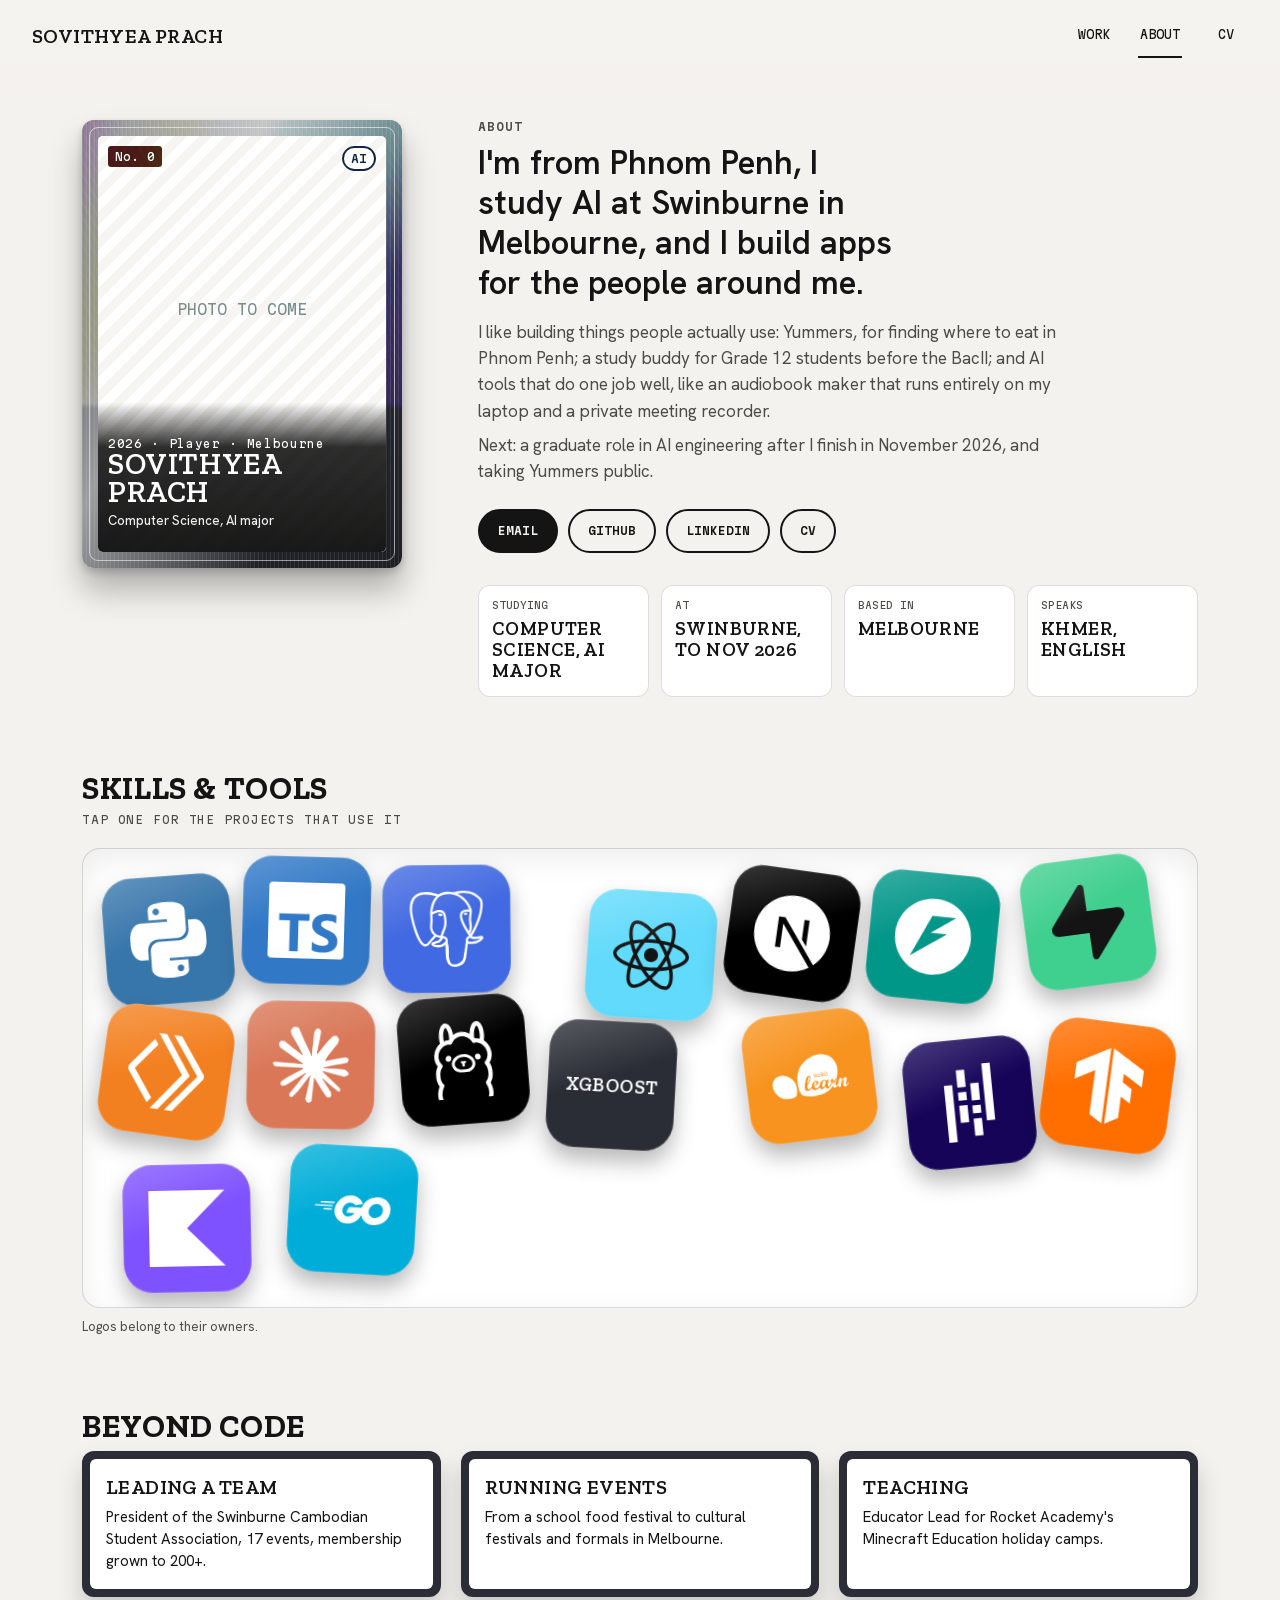
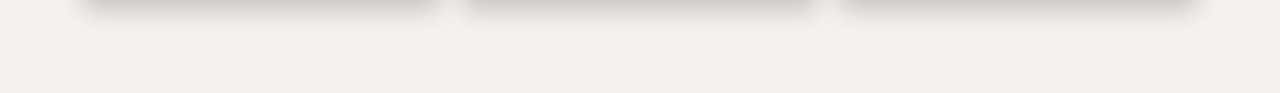
==== about/index.html @ d3b37a3d "feat(pages): About page with drifting skill icons Vith asked for the skills on the site now ("add th" ====
<!doctype html>
<html lang="en">
<head>
  <meta charset="utf-8">
  <meta name="viewport" content="width=device-width, initial-scale=1">
  <meta name="color-scheme" content="light dark">
  <title>Sovithyea Prach · About</title>
  <meta name="description" content="I'm from Phnom Penh, I study AI at Swinburne in Melbourne, and I build apps for the people around me.">
  <link rel="preload" href="../assets/fonts/zilla-slab-700.woff2" as="font" type="font/woff2" crossorigin>
  <link rel="stylesheet" href="../css/site.css">
  <script type="module" src="../js/about.js"></script>
</head>
<body class="page">
  <header class="top">
    <span class="slab site-name">Sovithyea Prach</span>
    <nav aria-label="Site"><a class="mono" href="../">WORK</a><a class="mono" href="./" aria-current="page">ABOUT</a><a class="mono" href="../assets/cv.pdf" target="_blank" rel="noopener">CV</a></nav>
  </header>
  <main>
    <section class="about-hero">
      <div class="player-wrap">
        <div class="card ultra player" role="img" aria-label="Vith's player card, photo to come">
          <span class="card-in">
            <span class="no mono">No. 0</span><span class="type mono">AI</span>
            <span class="empty"><span class="mono">Photo to come</span></span>
            <span class="name slab"><span class="set mono">2026 · Player · Melbourne</span>Sovithyea Prach<span class="stat">Computer Science, AI major</span></span>
          </span>
        </div>
      </div>
      <div>
        <h1 class="mono kicker">About</h1>
        <p class="lead">I'm from Phnom Penh, I study AI at Swinburne in Melbourne, and I build apps for the people around me.</p>
        <p class="more">I like building things people actually use: Yummers, for finding where to eat in Phnom Penh; a study buddy for Grade 12 students before the BacII; and AI tools that do one job well, like an audiobook maker that runs entirely on my laptop and a private meeting recorder.</p>
        <p class="more">Next: a graduate role in AI engineering after I finish in November 2026, and taking Yummers public.</p>
        <div class="btns">
          <a class="btn fill" href="mailto:prachsovithyea11@gmail.com">Email</a>
          <a class="btn" href="https://github.com/sovithyea">GitHub</a>
          <a class="btn" href="https://www.linkedin.com/in/sovithyeaprach">LinkedIn</a>
          <a class="btn" href="../assets/cv.pdf" target="_blank" rel="noopener">CV</a>
        </div>
        <dl class="stats">
          <div><dt class="mono">Studying</dt><dd class="slab">Computer Science, AI major</dd></div>
          <div><dt class="mono">At</dt><dd class="slab">Swinburne, to Nov 2026</dd></div>
          <div><dt class="mono">Based in</dt><dd class="slab">Melbourne</dd></div>
          <div><dt class="mono">Speaks</dt><dd class="slab">Khmer, English</dd></div>
        </dl>
      </div>
    </section>

    <h2 class="slab">Skills &amp; tools</h2>
    <p class="mono kicker">Tap one for the projects that use it</p>
    <ul class="apps" id="apps" aria-label="Skills and tools">
      <li>
        <button class="app" type="button" style="--lc: var(--b-python)" aria-expanded="false" aria-controls="app-0" aria-label="Python: Athena, Karina, Hermes, Gmail Sorter"><span class="logo" style="--lg: url(../assets/logos/python.svg)"></span></button>
        <div class="app-info" id="app-0" hidden><span class="slab">Python</span><ul><li><a href="../" style="--c: var(--p-athena)">Athena</a></li><li><a href="../" style="--c: var(--p-karina)">Karina</a></li><li><a href="../" style="--c: var(--p-hermes)">Hermes</a></li><li><a href="../" style="--c: var(--p-tools)">Gmail Sorter</a></li></ul></div>
      </li>
      <li>
        <button class="app" type="button" style="--lc: var(--b-typescript)" aria-expanded="false" aria-controls="app-1" aria-label="TypeScript: Yummers, Rocket, Lavender, Prompt Polish"><span class="logo" style="--lg: url(../assets/logos/typescript.svg)"></span></button>
        <div class="app-info" id="app-1" hidden><span class="slab">TypeScript</span><ul><li><a href="../" style="--c: var(--p-yummers)">Yummers</a></li><li><a href="../" style="--c: var(--p-rocket)">Rocket</a></li><li><a href="../" style="--c: var(--p-lavender)">Lavender</a></li><li><a href="../" style="--c: var(--p-tools)">Prompt Polish</a></li></ul></div>
      </li>
      <li>
        <button class="app" type="button" style="--lc: var(--b-postgresql)" aria-expanded="false" aria-controls="app-2" aria-label="SQL / PostgreSQL: Yummers"><span class="logo" style="--lg: url(../assets/logos/postgresql.svg)"></span></button>
        <div class="app-info" id="app-2" hidden><span class="slab">SQL / PostgreSQL</span><ul><li><a href="../" style="--c: var(--p-yummers)">Yummers</a></li></ul></div>
      </li>
      <li>
        <button class="app" type="button" style="--lc: var(--b-react); --fg: var(--on-light-brand)" aria-expanded="false" aria-controls="app-3" aria-label="React Native: Yummers"><span class="logo" style="--lg: url(../assets/logos/react.svg)"></span></button>
        <div class="app-info" id="app-3" hidden><span class="slab">React Native</span><ul><li><a href="../" style="--c: var(--p-yummers)">Yummers</a></li></ul></div>
      </li>
      <li>
        <button class="app" type="button" style="--lc: var(--b-next)" aria-expanded="false" aria-controls="app-4" aria-label="Next.js: SongRaccoon, FoodRaccoon"><span class="logo" style="--lg: url(../assets/logos/nextdotjs.svg)"></span></button>
        <div class="app-info" id="app-4" hidden><span class="slab">Next.js</span><ul><li><a href="../" style="--c: var(--p-songraccoon)">SongRaccoon</a></li><li><a href="../" style="--c: var(--p-foodraccoon)">FoodRaccoon</a></li></ul></div>
      </li>
      <li>
        <button class="app" type="button" style="--lc: var(--b-fastapi)" aria-expanded="false" aria-controls="app-5" aria-label="FastAPI: Athena, Karina, Hermes"><span class="logo" style="--lg: url(../assets/logos/fastapi.svg)"></span></button>
        <div class="app-info" id="app-5" hidden><span class="slab">FastAPI</span><ul><li><a href="../" style="--c: var(--p-athena)">Athena</a></li><li><a href="../" style="--c: var(--p-karina)">Karina</a></li><li><a href="../" style="--c: var(--p-hermes)">Hermes</a></li></ul></div>
      </li>
      <li>
        <button class="app" type="button" style="--lc: var(--b-supabase); --fg: var(--on-light-brand)" aria-expanded="false" aria-controls="app-6" aria-label="Supabase: Yummers, SongRaccoon, FoodRaccoon"><span class="logo" style="--lg: url(../assets/logos/supabase.svg)"></span></button>
        <div class="app-info" id="app-6" hidden><span class="slab">Supabase</span><ul><li><a href="../" style="--c: var(--p-yummers)">Yummers</a></li><li><a href="../" style="--c: var(--p-songraccoon)">SongRaccoon</a></li><li><a href="../" style="--c: var(--p-foodraccoon)">FoodRaccoon</a></li></ul></div>
      </li>
      <li>
        <button class="app" type="button" style="--lc: var(--b-cloudflare)" aria-expanded="false" aria-controls="app-7" aria-label="Cloudflare Workers: Rocket, Prompt Polish"><span class="logo" style="--lg: url(../assets/logos/cloudflareworkers.svg)"></span></button>
        <div class="app-info" id="app-7" hidden><span class="slab">Cloudflare Workers</span><ul><li><a href="../" style="--c: var(--p-rocket)">Rocket</a></li><li><a href="../" style="--c: var(--p-tools)">Prompt Polish</a></li></ul></div>
      </li>
      <li>
        <button class="app" type="button" style="--lc: var(--b-claude)" aria-expanded="false" aria-controls="app-8" aria-label="Claude &amp; LLM apps: SongRaccoon, Prompt Polish, Gmail Sorter"><span class="logo" style="--lg: url(../assets/logos/claude.svg)"></span></button>
        <div class="app-info" id="app-8" hidden><span class="slab">Claude &amp; LLM apps</span><ul><li><a href="../" style="--c: var(--p-songraccoon)">SongRaccoon</a></li><li><a href="../" style="--c: var(--p-tools)">Prompt Polish</a></li><li><a href="../" style="--c: var(--p-tools)">Gmail Sorter</a></li></ul></div>
      </li>
      <li>
        <button class="app" type="button" style="--lc: var(--b-ollama)" aria-expanded="false" aria-controls="app-9" aria-label="Local models (Ollama, Whisper): Hermes, Karina"><span class="logo" style="--lg: url(../assets/logos/ollama.svg)"></span></button>
        <div class="app-info" id="app-9" hidden><span class="slab">Local models (Ollama, Whisper)</span><ul><li><a href="../" style="--c: var(--p-hermes)">Hermes</a></li><li><a href="../" style="--c: var(--p-karina)">Karina</a></li></ul></div>
      </li>
      <li>
        <button class="app" type="button" style="--lc: var(--vith)" aria-expanded="false" aria-controls="app-10" aria-label="XGBoost: 2026_worldcup_prediction, wc26_ro32_predictor"><span class="word slab">XGBoost</span></button>
        <div class="app-info" id="app-10" hidden><span class="slab">XGBoost</span><ul><li><a href="https://github.com/sovithyea/2026_worldcup_prediction" style="--c: var(--p-repo)">2026_worldcup_prediction</a></li><li><a href="https://github.com/sovithyea/wc26_ro32_predictor" style="--c: var(--p-repo)">wc26_ro32_predictor</a></li></ul></div>
      </li>
      <li>
        <button class="app" type="button" style="--lc: var(--b-sklearn)" aria-expanded="false" aria-controls="app-11" aria-label="scikit-learn: 2026_worldcup_prediction, wc26_ro32_predictor, 2026_f1_prediction, cos30019_assignment2_b"><span class="logo" style="--lg: url(../assets/logos/scikitlearn.svg)"></span></button>
        <div class="app-info" id="app-11" hidden><span class="slab">scikit-learn</span><ul><li><a href="https://github.com/sovithyea/2026_worldcup_prediction" style="--c: var(--p-repo)">2026_worldcup_prediction</a></li><li><a href="https://github.com/sovithyea/wc26_ro32_predictor" style="--c: var(--p-repo)">wc26_ro32_predictor</a></li><li><a href="https://github.com/sovithyea/2026_f1_prediction" style="--c: var(--p-repo)">2026_f1_prediction</a></li><li><a href="https://github.com/sovithyea/cos30019_assignment2_b" style="--c: var(--p-repo)">cos30019_assignment2_b</a></li></ul></div>
      </li>
      <li>
        <button class="app" type="button" style="--lc: var(--b-pandas)" aria-expanded="false" aria-controls="app-12" aria-label="pandas: 2026_worldcup_prediction, wc26_ro32_predictor, 2026_f1_prediction, cos30019_assignment2_b"><span class="logo" style="--lg: url(../assets/logos/pandas.svg)"></span></button>
        <div class="app-info" id="app-12" hidden><span class="slab">pandas</span><ul><li><a href="https://github.com/sovithyea/2026_worldcup_prediction" style="--c: var(--p-repo)">2026_worldcup_prediction</a></li><li><a href="https://github.com/sovithyea/wc26_ro32_predictor" style="--c: var(--p-repo)">wc26_ro32_predictor</a></li><li><a href="https://github.com/sovithyea/2026_f1_prediction" style="--c: var(--p-repo)">2026_f1_prediction</a></li><li><a href="https://github.com/sovithyea/cos30019_assignment2_b" style="--c: var(--p-repo)">cos30019_assignment2_b</a></li></ul></div>
      </li>
      <li>
        <button class="app" type="button" style="--lc: var(--b-tensorflow)" aria-expanded="false" aria-controls="app-13" aria-label="TensorFlow: cos30019_assignment2_b"><span class="logo" style="--lg: url(../assets/logos/tensorflow.svg)"></span></button>
        <div class="app-info" id="app-13" hidden><span class="slab">TensorFlow</span><ul><li><a href="https://github.com/sovithyea/cos30019_assignment2_b" style="--c: var(--p-repo)">cos30019_assignment2_b</a></li></ul></div>
      </li>
      <li>
        <button class="app" type="button" style="--lc: var(--b-kotlin)" aria-expanded="false" aria-controls="app-14" aria-label="Kotlin: crud_note_app, rent_a_car_app"><span class="logo" style="--lg: url(../assets/logos/kotlin.svg)"></span></button>
        <div class="app-info" id="app-14" hidden><span class="slab">Kotlin</span><ul><li><a href="https://github.com/sovithyea/crud_note_app" style="--c: var(--p-repo)">crud_note_app</a></li><li><a href="https://github.com/sovithyea/rent_a_car_app" style="--c: var(--p-repo)">rent_a_car_app</a></li></ul></div>
      </li>
      <li>
        <button class="app" type="button" style="--lc: var(--b-go)" aria-expanded="false" aria-controls="app-15" aria-label="Go: rougelike_project"><span class="logo" style="--lg: url(../assets/logos/go.svg)"></span></button>
        <div class="app-info" id="app-15" hidden><span class="slab">Go</span><ul><li><a href="https://github.com/sovithyea/rougelike_project" style="--c: var(--p-repo)">rougelike_project</a></li></ul></div>
      </li>
    </ul>
    <p class="skills-note">Logos belong to their owners.</p>

    <h2 class="slab">Beyond code</h2>
    <ul class="beyond">
      <li><div><span class="slab">Leading a team</span><p>President of the Swinburne Cambodian Student Association, 17 events, membership grown to 200+.</p></div></li>
      <li><div><span class="slab">Running events</span><p>From a school food festival to cultural festivals and formals in Melbourne.</p></div></li>
      <li><div><span class="slab">Teaching</span><p>Educator Lead for Rocket Academy's Minecraft Education holiday camps.</p></div></li>
    </ul>
  </main>
</body>
</html>
---- css/site.css ----
/* Fonts: self-hosted, Latin subset (assets/CREDITS.md) */
@font-face { font-family: 'Hanken Grotesk'; font-weight: 400 600; font-display: swap; src: url('../assets/fonts/hanken-grotesk.woff2') format('woff2'); unicode-range: U+0000-00FF, U+0131, U+0152-0153, U+02BB-02BC, U+02C6, U+02DA, U+02DC, U+0304, U+0308, U+0329, U+2000-206F, U+20AC, U+2122, U+2191, U+2193, U+2212, U+2215, U+FEFF, U+FFFD; }
@font-face { font-family: 'Martian Mono'; font-weight: 400 600; font-display: swap; src: url('../assets/fonts/martian-mono.woff2') format('woff2'); unicode-range: U+0000-00FF, U+0131, U+0152-0153, U+02BB-02BC, U+02C6, U+02DA, U+02DC, U+0304, U+0308, U+0329, U+2000-206F, U+20AC, U+2122, U+2191, U+2193, U+2212, U+2215, U+FEFF, U+FFFD; }
@font-face { font-family: 'Zilla Slab'; font-weight: 600; font-display: swap; src: url('../assets/fonts/zilla-slab-600.woff2') format('woff2'); unicode-range: U+0000-00FF, U+0131, U+0152-0153, U+02BB-02BC, U+02C6, U+02DA, U+02DC, U+0304, U+0308, U+0329, U+2000-206F, U+20AC, U+2122, U+2191, U+2193, U+2212, U+2215, U+FEFF, U+FFFD; }
@font-face { font-family: 'Zilla Slab'; font-weight: 700; font-display: swap; src: url('../assets/fonts/zilla-slab-700.woff2') format('woff2'); unicode-range: U+0000-00FF, U+0131, U+0152-0153, U+02BB-02BC, U+02C6, U+02DA, U+02DC, U+0304, U+0308, U+0329, U+2000-206F, U+20AC, U+2122, U+2191, U+2193, U+2212, U+2215, U+FEFF, U+FFFD; }

/* Tokens. The scene sets which ink the UI uses (D012): light ink over dark scenes, dark ink over the day sky.
   Text always sits on a chip or scrim so it reads over photos. */
:root {
  --paper: #ffffff;
  --card-ink: #ffffff;
  --empty-ink: #6f6c66;
  --empty-a: #f4f2ee;
  --empty-b: #ffffff;
  --scene-fallback: #15171c;
}
body.ui-dark  { --ink: #f1f0ec; --sub: #c0c2cc; --panel: #1b1d24; --rule: #f1f0ec; --chip: rgb(15 17 24 / .7); --scrim: 8 10 16; }
body.ui-light { --ink: #141414; --sub: #4d4b47; --panel: #f4f2ee; --rule: #141414; --chip: rgb(255 255 255 / .7); --scrim: 255 255 255; }

*, *::before, *::after { box-sizing: border-box; margin: 0; padding: 0; }
html, body { min-height: 100%; }
body { background: var(--scene-fallback); color: var(--ink); font-family: "Hanken Grotesk", system-ui, sans-serif; -webkit-font-smoothing: antialiased; }
.slab { font-family: "Zilla Slab", Rockwell, Georgia, serif; text-transform: uppercase; letter-spacing: .02em; }
.mono { font-family: "Martian Mono", ui-monospace, Menlo, monospace; }
.visually-hidden { position: absolute; width: 1px; height: 1px; overflow: hidden; clip-path: inset(50%); white-space: nowrap; }
:focus-visible { outline: 3px solid var(--ink); outline-offset: 3px; }

/* Top bar */
.top { position: fixed; inset: 0 0 auto; height: 72px; padding: 0 32px; display: flex; justify-content: space-between; align-items: center; z-index: 30; }
.site-name { font-size: 20px; }
/* A scrim behind the top bar so its text reads over any photo (criterion 15) */
.top::before { content: ""; position: absolute; inset: 0 0 -28px; z-index: -1; pointer-events: none;
  background: linear-gradient(rgb(var(--scrim) / .82) 0 62%, rgb(var(--scrim) / 0)); }
.top nav { display: flex; gap: 22px; }
.top nav a { color: var(--ink); text-decoration: none; font-size: 12px; border-bottom: 2px solid transparent; padding-bottom: 2px; }
.top nav a[aria-current] { border-bottom-color: var(--ink); }

/* The table: a still grid until the physics takes over (and for reduced motion) */
.table { list-style: none; display: flex; flex-wrap: wrap; gap: 24px; padding: 104px 32px 32px; justify-content: center; --cw: clamp(96px, 11.8vw, 190px); }

/* Cards */
.card { display: block; width: var(--cw); height: calc(var(--cw) * 1.4); padding: calc(var(--cw) * .05); border: 0; border-radius: 12px; background: var(--c);
  color: var(--card-ink); text-align: left; font: inherit; cursor: pointer; box-shadow: 0 22px 32px rgb(0 0 0 / .28), 0 4px 8px rgb(0 0 0 / .18); }
.card-in { display: block; position: relative; height: 100%; overflow: hidden; border-radius: 5px; background: var(--paper); }
.card .shot { position: absolute; inset: 0 0 26% 0; width: 100%; height: 74%; object-fit: cover; object-position: center 10%; }
.card .empty { position: absolute; inset: 0 0 26% 0; display: flex; flex-direction: column; justify-content: center; gap: 8px; padding: max(20px, 16%) 9% 9%; text-align: center; /* top room clears the No. badge */ color: var(--empty-ink);
  background: repeating-linear-gradient(135deg, var(--empty-a) 0 9px, var(--empty-b) 9px 18px); }
.card .empty-line { display: -webkit-box; -webkit-box-orient: vertical; -webkit-line-clamp: 5; overflow: hidden; color: #3d3b37; font-size: max(9px, calc(var(--cw) * .066)); font-weight: 500; line-height: 1.3; }
.card .empty .mono { font-size: max(7px, calc(var(--cw) * .045)); text-transform: uppercase; }
.card .name { position: absolute; inset: auto 0 0 0; height: 26%; display: flex; align-items: center; padding: 0 10px; background: var(--band); font-size: calc(var(--cw) * .092); }
.card .no { position: absolute; top: 6px; left: 6px; z-index: 1; padding: 3px 5px; border-radius: 3px; background: #141414; color: #fff; font-size: 9px; }
.card .status { position: absolute; right: 6px; bottom: calc(26% + 6px); z-index: 1; padding: 2px 6px; border: 2px solid #141414; border-radius: 999px; background: #fff; color: #141414; font-size: 8px; }

/* The light position is animatable, so an open card's finish can keep catching the light (D030) */
@property --sx { syntax: '<percentage>'; inherits: true; initial-value: 70%; }
@property --sy { syntax: '<percentage>'; inherits: true; initial-value: 30%; }

/* Printed-card finishes (D026): a thin inner keyline, a set line above the name, and a sheen that answers
   the cursor and a dragged card's tilt. Neither moves on its own. */
.card { position: relative; }
.card::before { content: ""; position: absolute; inset: calc(var(--cw) * .022); z-index: 2; border: 1px solid rgb(255 255 255 / .55); border-radius: 9px; pointer-events: none; }
.card::after { content: ""; position: absolute; inset: 0; z-index: 3; border-radius: 12px; pointer-events: none; mix-blend-mode: screen;
  background: linear-gradient(115deg, transparent 34%, rgb(255 255 255 / .38) 46%, rgb(255 255 255 / .08) 53%, transparent 62%);
  background-size: 260% 260%; background-position: var(--sx, 70%) var(--sy, 30%); opacity: var(--so, .45); transition: opacity .25s; }
.card:hover, .card.drag { --so: 1; }
/* every finish stays off the name band, so the white name keeps its contrast (criterion 15) */
.card::after { -webkit-mask: linear-gradient(#000 0 calc(74% - 4px), transparent calc(74% - 1px)); mask: linear-gradient(#000 0 calc(74% - 4px), transparent calc(74% - 1px)); }
.card-in { box-shadow: inset 0 0 0 1px rgb(0 0 0 / .2); }
.card .name { flex-direction: column; align-items: flex-start; justify-content: center; gap: 1px; box-shadow: inset 0 1px 0 rgb(255 255 255 / .35); }
.card .set { font-size: calc(var(--cw) * .042); letter-spacing: .06em; opacity: .8; text-transform: none; }
.card .stat { font: 500 calc(var(--cw) * .05) "Hanken Grotesk", system-ui, sans-serif; letter-spacing: 0; text-transform: none; opacity: .92; }
.card .type { position: absolute; top: 6px; right: 6px; z-index: 1; padding: 2px 6px; border: 2px solid #141414; border-radius: 999px; background: #fff; color: #141414; font-size: 8px; font-weight: 600; }

/* Rarity (D027): the rarer the card, the richer its finish. Common keeps the soft sheen above. */
.card.rare::after, .card.ultra::after { mix-blend-mode: color-dodge; opacity: var(--so, .55);
  background: linear-gradient(115deg, transparent 18%, rgb(255 60 160 / .42) 32%, rgb(255 220 40 / .42) 40%, rgb(40 255 170 / .42) 48%, rgb(40 170 255 / .42) 56%, rgb(170 70 255 / .42) 64%, transparent 80%),
    repeating-linear-gradient(60deg, rgb(255 255 255 / .06) 0 2px, transparent 2px 7px);
  background-size: 240% 240%, auto; background-position: var(--sx, 70%) var(--sy, 30%), 0 0; }
/* Ultra rare (D028): full art, a brushed-metal border in the project's colour, and a lean toward the mouse (table.js). No foil. */
/* ultra rare also wears the rainbow foil (D030), kept above the name's dark fade so the white name stays readable */
.card.ultra::after { -webkit-mask: linear-gradient(#000 0 calc(64% - 4px), transparent calc(64% + 2px)); mask: linear-gradient(#000 0 calc(64% - 4px), transparent calc(64% + 2px)); }
.card.ultra { background:
    linear-gradient(115deg, transparent 30%, rgb(255 255 255 / .55) 46%, transparent 62%) var(--sx, 70%) var(--sy, 30%) / 240% 240%,
    repeating-linear-gradient(90deg, rgb(255 255 255 / .09) 0 1px, rgb(0 0 0 / .08) 1px 2px, transparent 2px 4px),
    linear-gradient(160deg, color-mix(in srgb, var(--c) 70%, #fff), var(--c) 45%, color-mix(in srgb, var(--c) 70%, #000)); }
.card.ultra .shot { inset: 0; height: 100%; transform: translate(var(--px, 0px), var(--py, 0px)) scale(1.06); transition: transform .15s ease-out; }
.card.ultra .name { height: 36%; justify-content: flex-end; padding-bottom: 8%; background: linear-gradient(rgb(0 0 0 / 0), rgb(0 0 0 / .82) 30%, rgb(0 0 0 / .9)); box-shadow: none; }
.card.ultra .status { bottom: calc(36% + 4px); }

/* Once the physics runs, every card is placed by transform from the top-left corner */
.table.live { display: block; padding: 0; }
.table.live .card { position: fixed; top: 0; left: 0; touch-action: none; user-select: none; -webkit-user-select: none; cursor: grab; will-change: transform; z-index: 10; }
.table.live .card.drag { cursor: grabbing; z-index: 20; box-shadow: 0 34px 50px rgb(0 0 0 / .34), 0 6px 10px rgb(0 0 0 / .18); }
.card .shot, .card .empty { pointer-events: none; -webkit-user-drag: none; }

/* An opened card hovers in the corner; the rest fade back and keep drifting */
.table.live .card.open { z-index: 40; cursor: default; --so: 1; box-shadow: 0 30px 50px rgb(0 0 0 / .35), 0 0 26px 2px color-mix(in srgb, var(--c) 45%, transparent);
  animation: open-glow .9s ease-out, glint 3.6s ease-in-out .2s infinite; }
/* lifting into the corner: a glow in the card's own colour, then a light that keeps sweeping across it */
@keyframes open-glow { 0% { box-shadow: 0 30px 50px rgb(0 0 0 / .35), 0 0 0 0 color-mix(in srgb, var(--c) 0%, transparent); }
  35% { box-shadow: 0 30px 50px rgb(0 0 0 / .35), 0 0 60px 14px color-mix(in srgb, var(--c) 75%, transparent); } }
@keyframes glint { 0%, 100% { --sx: 115%; --sy: 0%; } 50% { --sx: -15%; --sy: 100%; } }
@media (prefers-reduced-motion: reduce) { .table.live .card.open { animation: none; } }
body.dim .table.live .card:not(.open) { opacity: .22; }
.table.live .card { transition: opacity .3s, box-shadow .2s; }

/* The store-listing panel (D011) */
.panel { position: fixed; z-index: 35; inset: var(--panel-top) 24px 24px var(--panel-left); overflow-y: auto; overscroll-behavior: contain;
  padding: 32px 36px; border-radius: 16px; background: var(--panel); color: var(--ink); animation: panel-in .45s cubic-bezier(.2,.9,.3,1); }
@keyframes panel-in { from { opacity: 0; transform: translateX(40px); } }
.panel .close { position: absolute; top: 20px; right: 20px; }
.panel .head { display: flex; flex-wrap: wrap; gap: 24px 32px; align-items: flex-end; justify-content: space-between; padding-right: 120px; }
/* the number sits on the name's own line, in the card's badge style (D011) */
.panel .name-row { display: flex; flex-wrap: wrap; align-items: center; gap: 8px 14px; }
.panel .no-badge { padding: 4px 8px; border-radius: 4px; background: var(--band, var(--c)); color: #fff; font-size: 11px; white-space: nowrap; }
.panel h2 { font-size: clamp(36px, 5vw, 64px); line-height: .95; }
.panel .line { margin-top: 10px; max-width: 46ch; font-size: 18px; line-height: 1.4; color: var(--sub); }
.panel .role { margin-top: 10px; font-size: 15px; font-weight: 600; }
.panel .links, .panel .steps { display: flex; flex-wrap: wrap; gap: 10px; }
.panel .btn { display: inline-flex; align-items: center; min-height: 44px; padding: 0 16px; border: 2px solid var(--ink); border-radius: 999px; background: none; color: var(--ink);
  font-size: 11px; font-weight: 600; text-transform: uppercase; text-decoration: none; cursor: pointer; }
.panel .links .btn:first-child { background: var(--ink); color: var(--panel); }
.panel .close { min-height: 44px; padding: 0 16px; border: 2px solid var(--ink); border-radius: 999px; background: none; color: var(--ink); font-size: 11px; font-weight: 600; text-transform: uppercase; cursor: pointer; }
.panel .facts { display: grid; grid-template-columns: repeat(auto-fit, minmax(150px, 1fr)); margin-top: 28px; border-block: 2px solid var(--rule); }
.panel .facts div { padding: 12px 12px 12px 0; }
.panel .facts dt { font-family: "Martian Mono", ui-monospace, monospace; font-size: 11px; color: var(--sub); text-transform: uppercase; }
.panel .facts dd { margin-top: 4px; font-size: 16px; font-weight: 600; line-height: 1.3; }
.panel .facts dd.num { font-family: "Martian Mono", ui-monospace, monospace; font-size: 15px; }
.panel .shelf { display: flex; align-items: flex-start; gap: 18px; overflow-x: auto; padding: 24px 0 8px; scroll-snap-type: x proximity; }
.frame { flex: none; scroll-snap-align: start; }
.frame img { display: block; height: auto; background: #111; }
.frame.phone img { width: 150px; border: 5px solid #111; border-radius: 22px; }
.frame.desktop { width: 420px; }
.frame.desktop .bar { display: flex; gap: 6px; padding: 8px 10px; border-radius: 10px 10px 0 0; background: #2a2c33; }
.frame.desktop .bar i { width: 9px; height: 9px; border-radius: 50%; background: #5b5e68; }
.frame.desktop img { width: 100%; border-radius: 0 0 10px 10px; }
.frame figcaption { margin-top: 6px; font-size: 10px; color: var(--sub); text-transform: uppercase; }
.frame.desktop figcaption { margin-top: 6px; }
.frame.none { display: grid; place-items: center; width: 150px; aspect-ratio: 828 / 1792; border: 2px dashed var(--sub); border-radius: 22px; color: var(--sub); font-size: 10px; text-transform: uppercase; text-align: center; }
.panel .minis { display: flex; flex-wrap: wrap; gap: 20px; margin-top: 28px; }
.mini { width: 280px; padding: 8px; border-radius: 10px; background: var(--c); }
.mini-in { min-height: 170px; padding: 16px; border-radius: 4px; background: var(--paper); color: #141414; }
.mini .tag { font-size: 9px; color: #5f5c57; }
.mini h3 { margin-top: 4px; font-size: 20px; }
.mini p:not(.tag) { margin-top: 8px; font-size: 14px; line-height: 1.4; }
.mini a { display: inline-block; margin-top: 10px; color: #141414; font-size: 11px; }
.panel .steps { margin-top: 20px; }

/* The scene canvas sits under everything */
#scene { position: fixed; inset: 0; width: 100%; height: 100%; z-index: 0; }
main { position: relative; z-index: 1; }

/* Chips: UI text over photos always sits on one */
.chip { background: var(--chip); -webkit-backdrop-filter: blur(8px); backdrop-filter: blur(8px); }
.tools { position: fixed; right: 24px; bottom: 18px; z-index: 30; display: flex; flex-wrap: wrap; gap: 10px; align-items: center; justify-content: flex-end; }
.seg { position: relative; display: flex; padding: 4px; border-radius: 999px; background: var(--chip); -webkit-backdrop-filter: blur(8px); backdrop-filter: blur(8px); }
.seg button { min-height: 36px; padding: 0 14px; border: 0; border-radius: 999px; background: none; color: var(--ink); font-size: 11px; font-weight: 600; text-transform: uppercase; cursor: pointer; }
.seg button { position: relative; z-index: 1; transition: color .25s; }
.seg button[aria-pressed="true"] { color: var(--panel); }
/* the highlight slides to the chosen scene (main.js sets its place) */
.seg .thumb { position: absolute; top: 4px; bottom: 4px; left: 0; border-radius: 999px; background: var(--ink); }
.seg.ready .thumb { transition: transform .38s cubic-bezier(.3, 1.35, .5, 1), width .38s cubic-bezier(.3, 1.35, .5, 1); }

/* Button presses (D029): a quick squeeze and a springy return; Sound ripples when it turns on; Tidy up wiggles */
.seg button, .tool, .panel .btn, .panel .close, .mini a { transition: transform .22s cubic-bezier(.3, 1.6, .5, 1), background-color .2s, color .2s; }
.seg button:active, .tool:active, .panel .btn:active, .panel .close:active { transform: scale(.9); transition-duration: .06s; }
.tool { position: relative; }
.tool.ripple::after { content: ""; position: absolute; inset: -2px; border-radius: 999px; border: 2px solid var(--ink); animation: ripple .6s ease-out forwards; pointer-events: none; }
@keyframes ripple { to { inset: -14px; opacity: 0; } }
.tool.wiggle { animation: wiggle .5s ease-in-out; }
@keyframes wiggle { 20% { transform: rotate(-6deg); } 40% { transform: rotate(5deg); } 60% { transform: rotate(-3deg); } 80% { transform: rotate(2deg); } }
@media (prefers-reduced-motion: reduce) {
  .seg.ready .thumb, .seg button, .tool, .panel .btn, .panel .close, .mini a { transition: background-color .2s, color .2s; }
  .seg button:active, .tool:active, .panel .btn:active, .panel .close:active { transform: none; }
  .tool.ripple::after, .tool.wiggle { animation: none; }
}
.tool { min-height: 44px; padding: 0 16px; border: 2px solid var(--ink); border-radius: 999px; background: var(--chip); color: var(--ink); font-size: 11px; font-weight: 600; text-transform: uppercase; cursor: pointer; -webkit-backdrop-filter: blur(8px); backdrop-filter: blur(8px); }
.hint { position: fixed; left: 50%; bottom: 22px; z-index: 30; transform: translateX(-50%); padding: 8px 14px; border-radius: 999px; color: var(--ink); font-size: 13px; font-weight: 500; white-space: nowrap; transition: opacity .6s; pointer-events: none; }
.hint.gone { opacity: 0; }
@media (max-width: 1180px) { .hint { bottom: auto; top: 76px; } }
.credit { position: fixed; left: 24px; bottom: 18px; z-index: 30; max-width: 52ch; padding: 6px 10px; border-radius: 8px; color: var(--ink); font-size: 10px; line-height: 1.5; }
.credit a { color: inherit; }
body.dim .credit { max-width: calc(var(--panel-left) - 40px); } /* stay clear of the open panel */
body.dim .tools { visibility: hidden; } /* the panel covers this corner; no slivers under its edge */

.debug { position: fixed; right: 12px; bottom: 12px; z-index: 50; padding: 10px 12px; border-radius: 8px; background: rgb(0 0 0 / .75); color: #9ff0b5; font-size: 11px; line-height: 1.5; white-space: pre; pointer-events: none; }

@media (max-width: 760px) {
  .top { padding: 0 16px; }
  .table { gap: 14px; padding: 88px 16px 24px; }
  .panel { inset: var(--panel-top) 0 0 0; padding: 24px 18px; border-radius: 16px 16px 0 0; }
  .panel .head { padding-right: 0; }
  .panel .close { top: 14px; right: 14px; }
  .tools { left: 12px; right: 12px; bottom: 12px; flex-wrap: nowrap; gap: 8px; }
  .seg button { padding: 0 10px; font-size: 10px; }
  .tool { padding: 0 11px; font-size: 10px; }
  .credit { left: 12px; right: 12px; bottom: 64px; max-width: none; }
  .hint { width: calc(100% - 24px); white-space: normal; text-align: center; border-radius: 12px; }
  body.dim .credit { display: none; } /* the sheet covers it on phones */
  /* small phone cards: clear the No. badge and the status pill, and clamp the line with an ellipsis */
  .card .empty { padding: 26px 7px; gap: 5px; }
  .card .type { font-size: 7px; padding: 1px 5px; }
  .card .stat { display: none; } /* too small to read on phone cards; it's in the panel's facts */
  .card .empty-line { -webkit-line-clamp: 2; font-size: 9px; }
  .card .empty .mono { font-size: 7px; white-space: nowrap; }
}

/* Reading pages (D044): About. They follow the visitor's light or dark setting (D003), not a scene. */
:root {
  --vith: #2a2d35; /* Vith's player card; the colour is still open (spec, open question 2) */
  --p-yummers: #b8401e; --p-athena: #2e3d1b; --p-rocket: #004aad; --p-songraccoon: #9a5230; --p-foodraccoon: #8c5443;
  --p-lavender: #5e4b8b; --p-karina: #1f6b67; --p-hermes: #7a2e45; --p-tools: #3b3f47; --p-repo: #24292f;
  /* the tools' own colours, from Simple Icons' data (assets/CREDITS.md) */
  --b-python: #3776ab; --b-typescript: #3178c6; --b-postgresql: #4169e1; --b-react: #61dafb; --b-next: #000000; --b-fastapi: #009688;
  --b-supabase: #3fcf8e; --b-cloudflare: #f38020; --b-claude: #d97757; --b-ollama: #000000; --b-xgboost: #1a5d8f; --b-sklearn: #f7931e;
  --b-pandas: #150458; --b-tensorflow: #ff6f00; --b-kotlin: #7f52ff; --b-go: #00add8;
  --on-light-brand: #141414; --on-brand: #ffffff;
}
body.page { --ink: #141414; --sub: #4d4b47; --panel: #f4f2ee; --rule: #141414; --chip: rgb(255 255 255 / .7); --scrim: 244 242 238;
  --bg: #f4f2ee; --surface: #ffffff; --line: rgb(20 20 20 / .14); background: var(--bg); }
@media (prefers-color-scheme: dark) {
  body.page { --ink: #f1f0ec; --sub: #c0c2cc; --panel: #1b1d24; --rule: #f1f0ec; --chip: rgb(15 17 24 / .7); --scrim: 17 19 24;
    --bg: #111318; --surface: #1b1d24; --line: rgb(241 240 236 / .16); --vith: #3a3e49; --b-next: #2b2b2b; --b-ollama: #2b2b2b; }
}
.top nav a { display: inline-flex; align-items: center; justify-content: center; min-width: 44px; min-height: 44px; }
.page main { max-width: 1180px; margin: 0 auto; padding: 120px 32px 96px; }
.page .kicker { font-size: 11px; color: var(--sub); text-transform: uppercase; letter-spacing: .08em; }
.page h2 { margin: 72px 0 6px; font-size: 32px; }
.page h2 + .kicker { margin-bottom: 22px; }
.page .btns { display: flex; flex-wrap: wrap; gap: 10px; margin-top: 24px; }
.page .btn { display: inline-flex; align-items: center; min-height: 44px; padding: 0 18px; border: 2px solid var(--ink); border-radius: 999px; color: var(--ink);
  font: 600 11px "Martian Mono", ui-monospace, monospace; text-transform: uppercase; text-decoration: none; transition: transform .22s cubic-bezier(.3, 1.6, .5, 1); }
.page .btn.fill { background: var(--ink); color: var(--bg); }
.page .btn:active { transform: scale(.9); transition-duration: .06s; }

.about-hero { display: grid; grid-template-columns: 340px 1fr; gap: 56px; align-items: start; }
.player-wrap { position: sticky; top: 96px; perspective: 900px; }
.player { --c: var(--vith); --cw: 320px; cursor: default; transition: transform .2s ease-out; }
.player .card-in .empty { inset: 0; padding-bottom: 40%; }
.player .name { font-size: 30px; line-height: .95; }
.player .set { font-size: 11px; opacity: 1; }
.player .stat { margin-top: 4px; font-size: 13px; }
.player .no, .player .type { top: 10px; padding: 4px 7px; font-size: 11px; }
.player .no { left: 10px; } .player .type { right: 10px; }
.lead { margin-top: 10px; max-width: 24ch; font-size: clamp(24px, 2.6vw, 34px); line-height: 1.2; font-weight: 600; text-wrap: balance; }
.more { margin-top: 16px; max-width: 60ch; font-size: 17px; line-height: 1.55; color: var(--sub); }
.more + .more { margin-top: 8px; }
.stats { display: grid; grid-template-columns: repeat(4, 1fr); gap: 12px; margin-top: 32px; }
.stats div { padding: 14px 14px 16px; border-radius: 12px; background: var(--surface); box-shadow: inset 0 0 0 1px var(--line); }
.stats dt { font-size: 10px; color: var(--sub); text-transform: uppercase; }
.stats dd { margin-top: 8px; font-size: 19px; line-height: 1.1; }

/* Skills (D045): app icons that drift on their own small table with the Work page's physics; tap one for its projects */
.apps { position: relative; display: flex; flex-wrap: wrap; gap: 16px; padding: 16px; list-style: none; border-radius: 18px; background: var(--surface);
  box-shadow: inset 0 0 0 1px var(--line), inset 0 10px 30px rgb(0 0 0 / .08); --aw: 128px; }
.apps > li { position: relative; }
.apps.live { display: block; height: 460px; overflow: hidden; touch-action: pan-y; }
.apps.live > li { position: absolute; top: 0; left: 0; will-change: transform; }
.app { position: relative; display: block; width: var(--aw); height: var(--aw); border: 0; border-radius: 23%; background: var(--lc); cursor: grab;
  box-shadow: 0 12px 22px rgb(0 0 0 / .28), inset 0 0 0 1px rgb(255 255 255 / .14); touch-action: none; user-select: none; -webkit-user-select: none; }
.app::after { content: ""; position: absolute; inset: 0; border-radius: inherit; pointer-events: none; background: linear-gradient(160deg, rgb(255 255 255 / .22), transparent 45%); }
.app.drag { cursor: grabbing; }
.app .logo { position: absolute; inset: 20%; background: var(--fg, var(--on-brand)); -webkit-mask: var(--lg) center / contain no-repeat; mask: var(--lg) center / contain no-repeat; }
.app .word { position: absolute; inset: 0; display: grid; place-items: center; color: var(--on-brand); font-size: calc(var(--aw) * .15); }
.app-info { position: absolute; z-index: 20; width: 240px; padding: 12px 12px 10px; border-radius: 12px; background: var(--panel); color: var(--ink);
  box-shadow: 0 16px 34px rgb(0 0 0 / .35), inset 0 0 0 1px var(--line); }
.app-info .slab { font-size: 18px; }
.app-info ul { display: flex; flex-wrap: wrap; gap: 6px; margin-top: 8px; list-style: none; }
.app-info a { display: inline-flex; align-items: center; min-height: 44px; padding: 0 10px; border-radius: 6px; background: var(--c); color: var(--card-ink);
  font-size: 12px; font-weight: 600; text-decoration: none; box-shadow: inset 0 0 0 2px var(--c), inset 0 0 0 3px rgb(255 255 255 / .5); }
.skills-note { margin-top: 10px; font-size: 13px; color: var(--sub); }

.beyond { display: grid; grid-template-columns: repeat(3, 1fr); gap: 20px; list-style: none; }
.beyond li { padding: 8px; border-radius: 12px; background: var(--vith); box-shadow: 0 14px 24px rgb(0 0 0 / .18); }
.beyond div { height: 100%; padding: 16px; border-radius: 6px; background: var(--paper); color: #141414; }
.beyond .slab { font-size: 20px; }
.beyond p { margin-top: 8px; font-size: 15px; line-height: 1.45; }

@media (prefers-reduced-motion: reduce) { .player, .page .btn { transition: none; } .page .btn:active { transform: none; } }
@media (max-width: 960px) {
  .about-hero { grid-template-columns: 1fr; gap: 32px; }
  .player-wrap { position: static; display: grid; justify-items: center; }
  .stats { grid-template-columns: repeat(2, 1fr); }
  .beyond { grid-template-columns: 1fr; }
}
@media (max-width: 760px) {
  .page main { padding: 96px 16px 80px; }
  .page .top nav { gap: 10px; }
  .player { --cw: 248px; }
  .player .name { font-size: 24px; }
  .lead { font-size: 22px; }
  .more { font-size: 16px; }
  .page h2 { margin-top: 56px; font-size: 26px; }
  .stats dd { font-size: 16px; }
  .apps { --aw: 76px; gap: 12px; }
  .apps.live { height: 560px; }
}
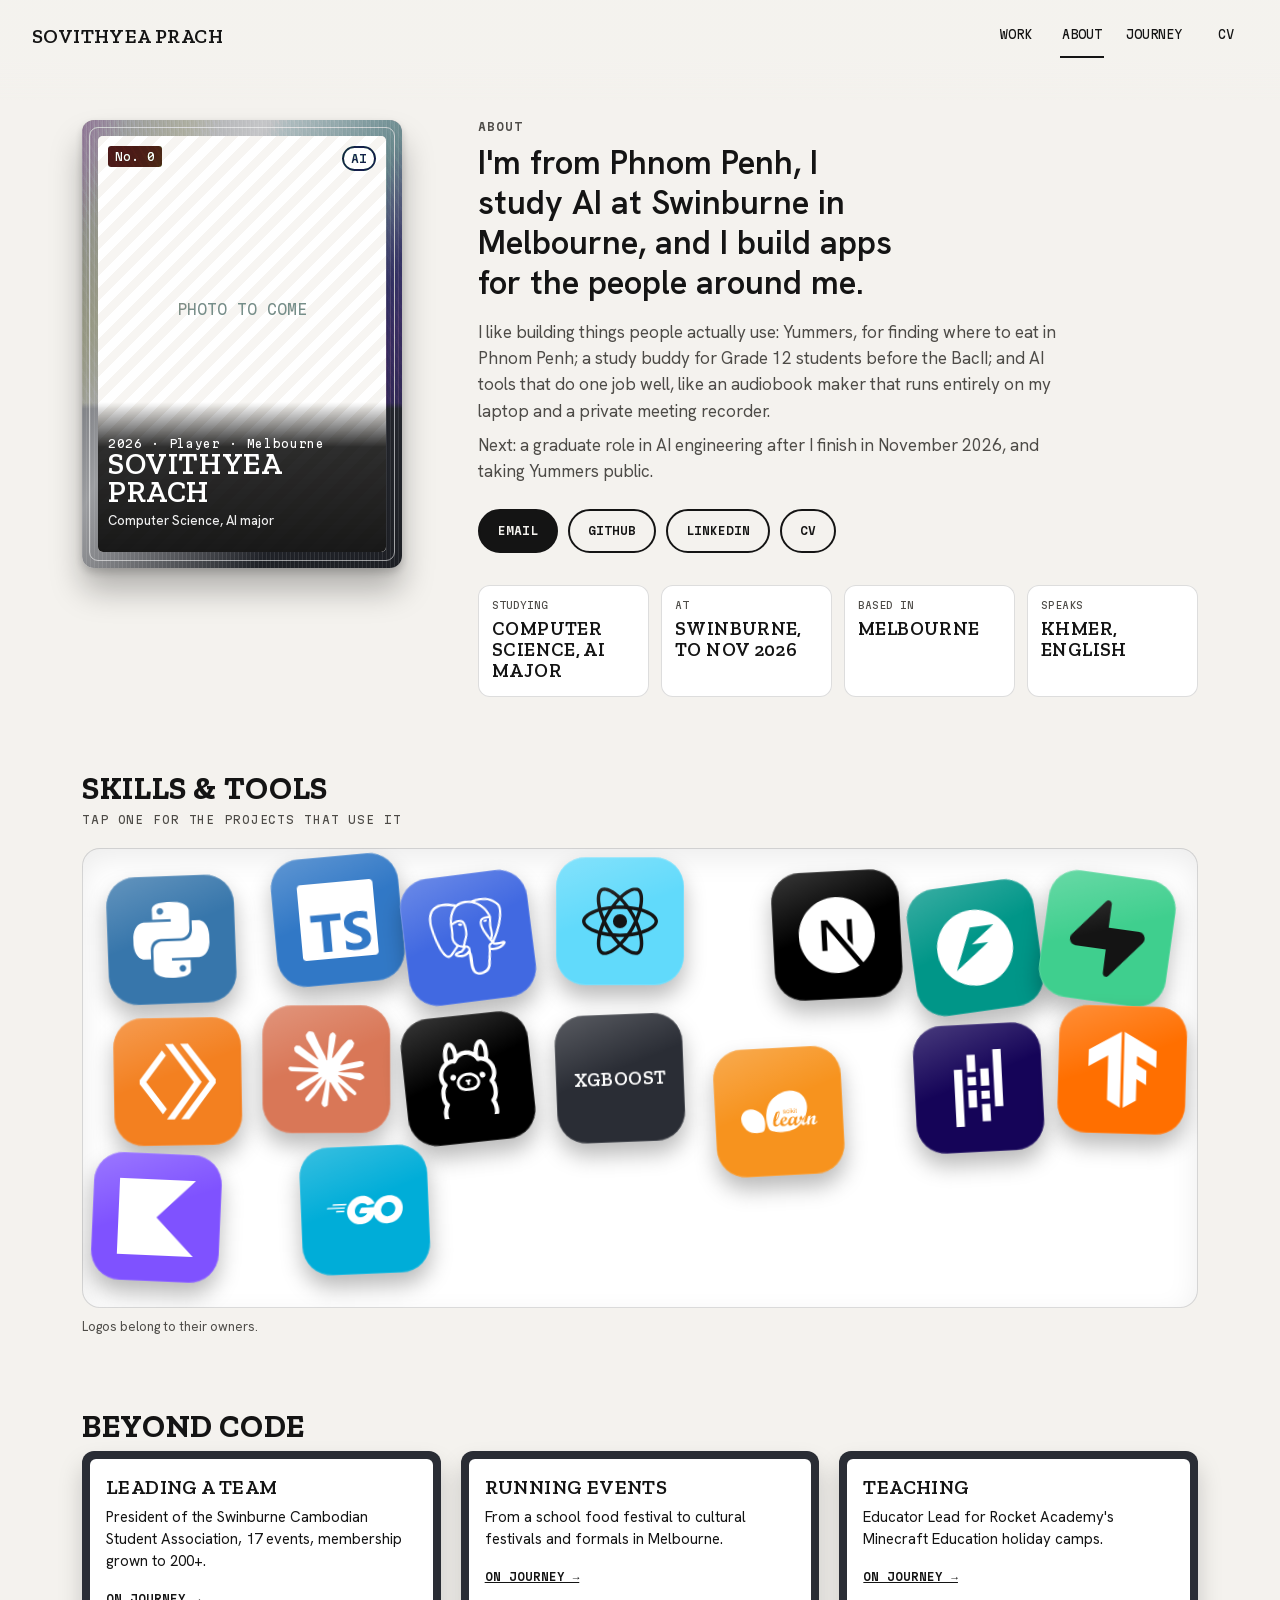
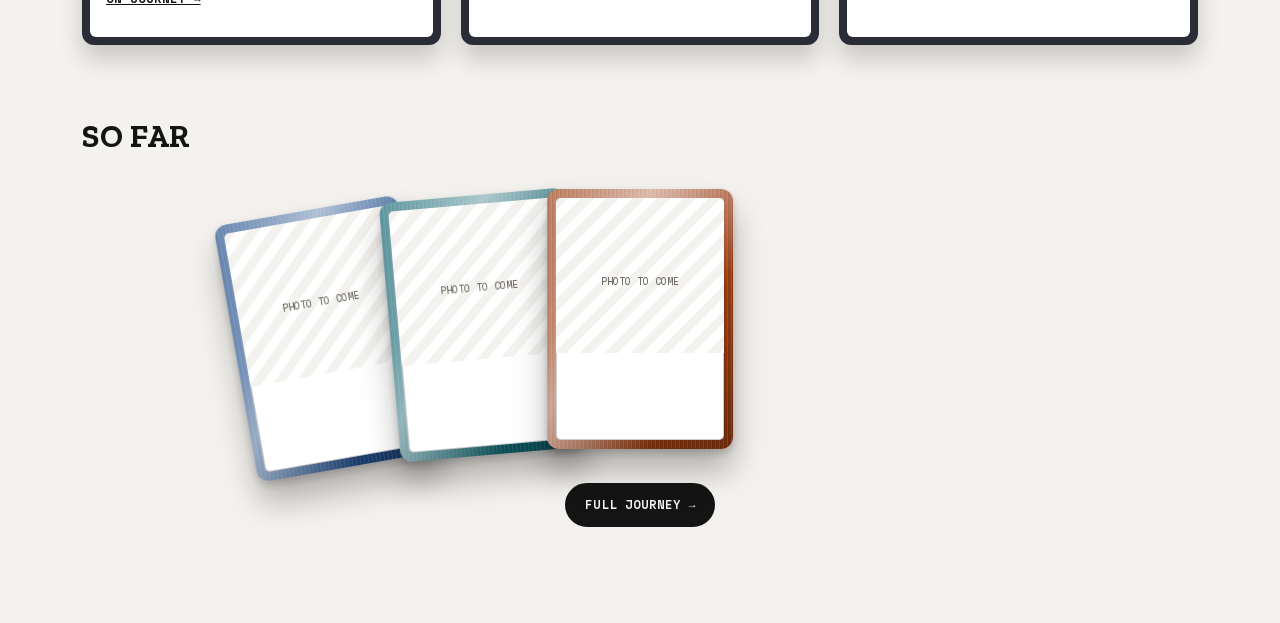
==== commit 890aafa4: "feat(pages): Journey as a map, About's So far, full top bar Vith asked for "a map of where these thi" ====
--- a/about/index.html
+++ b/about/index.html
@@ -13,7 +13,7 @@
 <body class="page">
   <header class="top">
     <span class="slab site-name">Sovithyea Prach</span>
-    <nav aria-label="Site"><a class="mono" href="../">WORK</a><a class="mono" href="./" aria-current="page">ABOUT</a><a class="mono" href="../assets/cv.pdf" target="_blank" rel="noopener">CV</a></nav>
+    <nav aria-label="Site"><a class="mono" href="../">WORK</a><a class="mono" href="./" aria-current="page">ABOUT</a><a class="mono" href="../journey/">JOURNEY</a><a class="mono" href="../assets/cv.pdf" target="_blank" rel="noopener">CV</a></nav>
   </header>
   <main>
     <section class="about-hero">
@@ -118,10 +118,20 @@
 
     <h2 class="slab">Beyond code</h2>
     <ul class="beyond">
-      <li><div><span class="slab">Leading a team</span><p>President of the Swinburne Cambodian Student Association, 17 events, membership grown to 200+.</p></div></li>
-      <li><div><span class="slab">Running events</span><p>From a school food festival to cultural festivals and formals in Melbourne.</p></div></li>
-      <li><div><span class="slab">Teaching</span><p>Educator Lead for Rocket Academy's Minecraft Education holiday camps.</p></div></li>
+      <li><div><span class="slab">Leading a team</span><p>President of the Swinburne Cambodian Student Association, 17 events, membership grown to 200+.</p><a href="../journey/#m13">On Journey →</a></div></li>
+      <li><div><span class="slab">Running events</span><p>From a school food festival to cultural festivals and formals in Melbourne.</p><a href="../journey/#m1">On Journey →</a></div></li>
+      <li><div><span class="slab">Teaching</span><p>Educator Lead for Rocket Academy's Minecraft Education holiday camps.</p><a href="../journey/#m18">On Journey →</a></div></li>
     </ul>
+
+    <h2 class="slab">So far</h2>
+    <ol class="fan">
+      <li style="--r: -10deg; --y: 20px"><a class="card ultra" href="../journey/#m0" style="--c: var(--t-school); --band: var(--t-school)"><span class="card-in"><span class="empty"><span class="mono">Photo to come</span></span><span class="name slab"><span class="set mono">2011–2023</span>Golden Gate American School, Phnom Penh</span></span></a></li>
+      <li style="--r: -5deg; --y: 6px"><a class="card ultra" href="../journey/#m9" style="--c: var(--t-move); --band: var(--t-move)"><span class="card-in"><span class="empty"><span class="mono">Photo to come</span></span><span class="name slab"><span class="set mono">Jul 2024</span>Moved to Melbourne</span></span></a></li>
+      <li style="--r: 0deg; --y: 0px"><a class="card ultra" href="../journey/#m13" style="--c: var(--t-leader); --band: var(--t-leader)"><span class="card-in"><span class="empty"><span class="mono">Photo to come</span></span><span class="name slab"><span class="set mono">Nov 2025 – Jun 2026</span>SCSA President</span></span></a></li>
+      <li style="--r: 5deg; --y: 6px"><a class="card rare" href="../journey/#m15" style="--c: var(--p-yummers); --band: var(--p-yummers)"><span class="card-in"><img class="shot" src="../assets/shots/yummers/app-city.webp" alt="Yummers: choosing a city, Phnom Penh selected" width="828" height="1792" loading="lazy"><span class="name slab"><span class="set mono">Jun 2026</span>FoodRaccoon, then Yummers</span></span></a></li>
+      <li style="--r: 10deg; --y: 20px"><a class="card ultra" href="../journey/#m17" style="--c: var(--p-rocket); --band: var(--p-rocket)"><span class="card-in"><img class="shot" src="../assets/shots/rocket/start-dark.webp" alt="Athena by Rocket Academy: a SPIKE project panel beside a chat that asks &quot;What are we building?&quot;" width="1600" height="1000" loading="lazy" style="object-position: left top"><span class="name slab"><span class="set mono">Jul 2026</span>Rocket Academy</span></span></a></li>
+    </ol>
+    <div class="fan-foot"><a class="btn fill" href="../journey/">Full journey →</a></div>
   </main>
 </body>
 </html>
--- a/css/site.css
+++ b/css/site.css
@@ -295,3 +295,150 @@
   .apps { --aw: 76px; gap: 12px; }
   .apps.live { height: 560px; }
 }
+
+/* Journey (D048): a satellite map is the page; milestone cards in a hand over it, opened like the Work page's cards */
+body.page {
+  /* card colours by type (D048); project milestones keep their Work card colour. White text on each is 5.5:1 or more */
+  --t-school: #1f4e8c; --t-event: #b23a48; --t-competition: #6a3f94; --t-champion: #8a5a00; --t-study: #2f6b4f;
+  --t-move: #0f6672; --t-leader: #9c3d10; --t-teach: #566419; --t-next: #3b3f47;
+  --glass: rgb(244 242 238 / .86); --ink-paper: #141414; --edge: #000000;
+  --map-label: #ffffff; --map-halo: rgb(0 0 0 / .7); --map-building: #e9e4d8;
+}
+@media (prefers-color-scheme: dark) { body.page { --glass: rgb(17 19 24 / .82); } }
+body.journey { overflow: hidden; }
+.journey #map { position: fixed; inset: 0; cursor: grab; }
+.journey #map:active { cursor: grabbing; }
+.journey .maplibregl-ctrl-attrib { display: none; } /* credited in .map-credit */
+.glass { background: var(--glass); -webkit-backdrop-filter: blur(10px); backdrop-filter: blur(10px); }
+.journey .pin { width: 24px; height: 24px; border-radius: 50%; background: var(--c); border: 3px solid var(--paper);
+  box-shadow: 0 0 0 7px color-mix(in srgb, var(--c) 35%, transparent), 0 6px 14px rgb(0 0 0 / .35); transition: opacity .4s, background-color .4s; }
+.journey .pin.off { opacity: 0; }
+.where { position: fixed; z-index: 5; right: 24px; top: 84px; max-width: 320px; padding: 10px 14px; border-radius: 12px; font-weight: 600; transition: opacity .3s; }
+.where small, .journey .panel small { display: block; font: 600 10px "Martian Mono", ui-monospace, monospace; color: var(--sub); text-transform: uppercase; letter-spacing: .06em; }
+.where .mem { display: flex; align-items: center; gap: 5px; margin-top: 6px; font: 500 10px "Martian Mono", ui-monospace, monospace; color: var(--sub); text-transform: uppercase; }
+.where .mem i { width: 8px; height: 8px; border-radius: 50%; border: 1.5px solid var(--ink); }
+.where .mem i.on { background: var(--ink); }
+.map-credit { position: fixed; z-index: 5; right: 8px; bottom: 8px; padding: 3px 8px; border-radius: 6px; font-size: 10px; }
+.map-credit a { color: inherit; }
+
+/* the hand: the current card in front, the next two peeking behind, played cards sliding off */
+.stage { --cw: 320px; position: fixed; z-index: 30; left: max(28px, calc((100% - 1180px) / 2 + 32px)); bottom: 96px; transition: transform .6s cubic-bezier(.2, .85, .25, 1); }
+.hand { position: relative; width: var(--cw); height: calc(var(--cw) * 1.4); }
+.hand > button { position: absolute; inset: 0; padding: 0; border: 0; background: none; cursor: pointer; font: inherit; color: inherit; text-align: left; transform-style: preserve-3d;
+  transition: transform .7s cubic-bezier(.2, .85, .25, 1), opacity .5s ease, filter .5s ease; }
+.hand > button .card { width: 100%; height: 100%; }
+.hand > [data-d="0"] { z-index: 4; }
+.hand > [data-d="1"] { z-index: 3; transform: translate(26px, -18px) rotate(4deg) scale(.95); filter: brightness(.82); }
+.hand > [data-d="2"] { z-index: 2; transform: translate(50px, -34px) rotate(8deg) scale(.9); filter: brightness(.68); }
+.hand > [data-d="far"] { z-index: 1; transform: translate(60px, -40px) rotate(10deg) scale(.86); opacity: 0; }
+.hand > [data-d="past"] { z-index: 5; transform: translate(-130%, 40px) rotate(-14deg); opacity: 0; }
+.hand > [data-d]:not([data-d="0"]) { pointer-events: none; }
+.hand .card:not(.ultra) .shot, .hand .card:not(.ultra) .empty { bottom: 30%; height: 70%; }
+.hand .card:not(.ultra) .name { height: 30%; }
+.hand .card .name { font-size: calc(var(--cw) * .068); line-height: 1.02; padding: 0 14px; }
+.hand .card .set { font-size: 11px; opacity: 1; }
+.hand .card .no, .hand .card .type { top: 10px; padding: 3px 7px; font-size: 11px; }
+.hand .card .no { left: 10px; }
+.hand .card .type { right: 10px; }
+.hand .card .shot.desk { object-position: left top; }
+.hand .card .yr { position: absolute; inset: 0 0 30% 0; display: grid; place-items: center; font-size: calc(var(--cw) * .27); color: var(--ink-paper); background: var(--empty-a); }
+.hand .card .empty .mono { font-size: 11px; }
+.ctrl { display: flex; align-items: center; gap: 10px; width: max-content; margin-top: 18px; padding: 6px; border-radius: 999px; transition: opacity .3s; }
+.ctrl .count { min-width: 64px; font-size: 12px; font-weight: 600; text-align: center; }
+
+/* ultra rare cards feel 3D (D048): they lean, the art sits deeper than the name, the card shows an edge, a glare follows the light */
+.hand .card.ultra { transform: perspective(900px) rotateX(var(--rx, 0deg)) rotateY(var(--ry, 0deg)); transition: transform .25s ease-out;
+  box-shadow: 1px 1px 0 color-mix(in srgb, var(--c) 70%, var(--edge)), 2px 2px 0 color-mix(in srgb, var(--c) 62%, var(--edge)), 3px 3px 0 color-mix(in srgb, var(--c) 55%, var(--edge)),
+    4px 4px 0 color-mix(in srgb, var(--c) 48%, var(--edge)), 5px 5px 0 color-mix(in srgb, var(--c) 40%, var(--edge)), 0 30px 46px rgb(0 0 0 / .4); }
+.hand .card.ultra .shot, .hand .card.ultra .empty { transform: translate(var(--px, 0px), var(--py, 0px)) scale(1.1); transition: transform .25s ease-out; }
+.hand .card.ultra .name { transform: translate(calc(var(--px, 0px) * -.35), calc(var(--py, 0px) * -.35)); transition: transform .25s ease-out; }
+.hand .card.ultra .no, .hand .card.ultra .type { transform: translate(calc(var(--px, 0px) * -.6), calc(var(--py, 0px) * -.6)); }
+.hand .card.ultra .card-in::after { content: ""; position: absolute; inset: 0; z-index: 2; pointer-events: none; mix-blend-mode: soft-light;
+  background: radial-gradient(circle at var(--sx, 70%) var(--sy, 30%), rgb(255 255 255 / .35), transparent 45%); }
+.hand > [data-d="0"] .card.ultra:not(.hov) { animation: ultra-lean 7s ease-in-out infinite; }
+@keyframes ultra-lean {
+  0%, 100% { --rx: 4deg; --ry: -9deg; --px: 6px; --py: 3px; --sx: 85%; --sy: 20%; }
+  50% { --rx: -3deg; --ry: 9deg; --px: -6px; --py: -2px; --sx: 15%; --sy: 70%; }
+}
+@property --rx { syntax: "<angle>"; inherits: true; initial-value: 0deg; }
+@property --ry { syntax: "<angle>"; inherits: true; initial-value: 0deg; }
+@property --px { syntax: "<length>"; inherits: true; initial-value: 0px; }
+@property --py { syntax: "<length>"; inherits: true; initial-value: 0px; }
+
+.scrub { position: fixed; z-index: 6; left: 50%; bottom: 20px; translate: -50% 0; display: flex; align-items: flex-end; gap: 2px; max-width: calc(100% - 24px); padding: 6px 12px 4px; border-radius: 14px; transition: opacity .3s; }
+.scrub button { position: relative; display: grid; justify-items: center; gap: 4px; min-width: 30px; min-height: 44px; padding: 6px 0 0; border: 0; background: none; color: var(--sub); font: 600 10px "Martian Mono", ui-monospace, monospace; cursor: pointer; }
+.scrub button i { width: 3px; height: 14px; border-radius: 2px; background: currentColor; transition: height .3s, background-color .3s; }
+.scrub button[aria-current] { color: var(--ink); }
+.scrub button[aria-current] i { height: 24px; background: var(--c); }
+.scrub button span { min-height: 12px; }
+.back[hidden] { display: none; }
+.back { position: fixed; z-index: 7; left: 50%; top: 84px; translate: -50% 0; box-shadow: 0 10px 24px rgb(0 0 0 / .3); }
+.memo { position: fixed; z-index: 5; right: 24px; bottom: 96px; width: 230px; padding: 10px 12px 12px; border-radius: 14px; transition: opacity .3s; }
+.memo h2 { margin: 0; font-size: 10px; color: var(--sub); text-transform: uppercase; letter-spacing: .06em; }
+.memo ul { display: flex; gap: 8px; margin-top: 8px; list-style: none; overflow-x: auto; }
+.memo li { flex: none; width: 96px; font-size: 11px; line-height: 1.3; }
+.memo .empty, .chapter .margin .empty { display: grid; place-items: center; border-radius: 8px; color: var(--empty-ink); font-size: 9px; text-transform: uppercase;
+  background: repeating-linear-gradient(135deg, var(--empty-a) 0 9px, var(--empty-b) 9px 18px); }
+.memo .empty { aspect-ratio: 1; margin-bottom: 4px; }
+
+/* opened, like a card on the Work page: it lifts into the corner with a glow in its colour, and the chapter opens beside it */
+body.opened .stage { transform: translate(var(--ox), var(--oy)) scale(.82); }
+body.opened .hand > [data-d="0"] .card { --so: 1; box-shadow: 0 30px 50px rgb(0 0 0 / .35), 0 0 26px 2px color-mix(in srgb, var(--c) 45%, transparent); }
+body.opened :is(.hand > [data-d="1"], .hand > [data-d="2"], .ctrl, .scrub, .where, .memo, .back) { opacity: 0; pointer-events: none; }
+.journey .panel { --panel: var(--surface); --panel-top: 80px; --panel-left: calc(max(28px, (100% - 1180px) / 2 + 32px) + 300px); }
+.chapter { display: grid; grid-template-columns: 1fr 260px; gap: 36px; padding-right: 90px; }
+.chapter .big { display: block; font-size: clamp(90px, 11vw, 160px); line-height: .8; color: transparent; -webkit-text-stroke: 1.5px var(--ink); }
+.chapter .kick { margin-top: 14px; font-size: 11px; color: var(--sub); text-transform: uppercase; }
+.chapter h2 { margin-top: 18px; font-size: clamp(32px, 4vw, 56px); line-height: .95; }
+.chapter .line { max-width: 52ch; }
+.chapter .links { margin-top: 18px; }
+.chapter .rail { display: grid; align-content: start; gap: 14px; padding: 60px 0 0 20px; border-left: 1px solid var(--line); }
+.chapter .nb { display: block; min-height: 44px; padding: 8px 0; border: 0; background: none; color: var(--ink); font: 600 15px "Hanken Grotesk", system-ui, sans-serif; text-align: left; cursor: pointer; }
+.chapter .margin img { display: block; width: 100%; border-radius: 10px; }
+.chapter .margin .empty { aspect-ratio: 3 / 4; font-size: 10px; }
+
+@media (prefers-reduced-motion: reduce) {
+  .hand > button, .stage, .journey .pin, .hand .card.ultra, .hand .card.ultra .shot, .hand .card.ultra .empty, .hand .card.ultra .name { transition: none; }
+  .hand > [data-d="0"] .card.ultra:not(.hov) { animation: none; }
+}
+@media (max-width: 760px) {
+  .stage { --cw: 210px; left: 50%; bottom: 112px; margin-left: -118px; }
+  .ctrl { margin: 14px auto 0; }
+  .where { left: 12px; right: auto; top: 64px; max-width: calc(100% - 24px); }
+  .map-credit { left: 6px; right: 6px; bottom: 4px; padding: 2px 6px; font-size: 9px; text-align: center; }
+  .scrub { bottom: 46px; padding: 4px 6px; }
+  .scrub button { min-width: 18px; }
+  .scrub button span { display: none; }
+  .scrub button[aria-current] span { display: block; position: absolute; top: -14px; }
+  .memo { display: none; }
+  .back { top: auto; bottom: 410px; }
+  .journey .panel { --panel-top: 52vh; --panel-left: 0; }
+  .chapter { grid-template-columns: 1fr; padding-right: 0; }
+  .chapter .rail { padding: 0; border: 0; }
+}
+
+/* small phones: the name and four links share one line */
+@media (max-width: 420px) {
+  .top { padding: 0 10px 0 14px; }
+  .top .site-name { font-size: 15px; white-space: nowrap; }
+  .top nav, .page .top nav { gap: 0; }
+  .top nav a { padding: 0 5px; font-size: 11px; }
+}
+
+/* About's "So far": five Journey cards fanned out, each opening Journey at its milestone (D048) */
+.beyond a { display: inline-flex; align-items: center; min-height: 44px; margin-top: 4px; font: 600 11px "Martian Mono", ui-monospace, monospace; text-transform: uppercase; color: var(--ink-paper); }
+.fan { display: flex; justify-content: center; padding: 28px 0 8px; list-style: none; }
+.fan li { margin: 0 -14px; transform: rotate(var(--r)) translateY(var(--y)); transition: transform .25s cubic-bezier(.3, 1.4, .5, 1); }
+.fan li:hover, .fan li:focus-within { z-index: 2; transform: rotate(0) translateY(-18px); }
+.fan .card { --cw: 186px; text-decoration: none; }
+.fan .card .name { height: 36%; padding: 0 9px; font-size: 12px; line-height: 1.05; }
+.fan .card:not(.ultra) .shot, .fan .card .empty { bottom: 36%; height: 64%; }
+.fan .card .set { font-size: 9px; opacity: 1; }
+.fan .card .empty .mono { font-size: 9px; }
+.fan-foot { display: flex; justify-content: center; margin-top: 26px; }
+@media (prefers-reduced-motion: reduce) { .fan li { transition: none; } }
+@media (max-width: 960px) {
+  .fan { justify-content: flex-start; overflow-x: auto; scroll-snap-type: x mandatory; margin: 0 -16px; padding: 24px 16px 16px; }
+  .fan li { flex: none; margin: 0 6px; transform: none; scroll-snap-align: center; }
+  .fan li:hover, .fan li:focus-within { transform: none; }
+}
